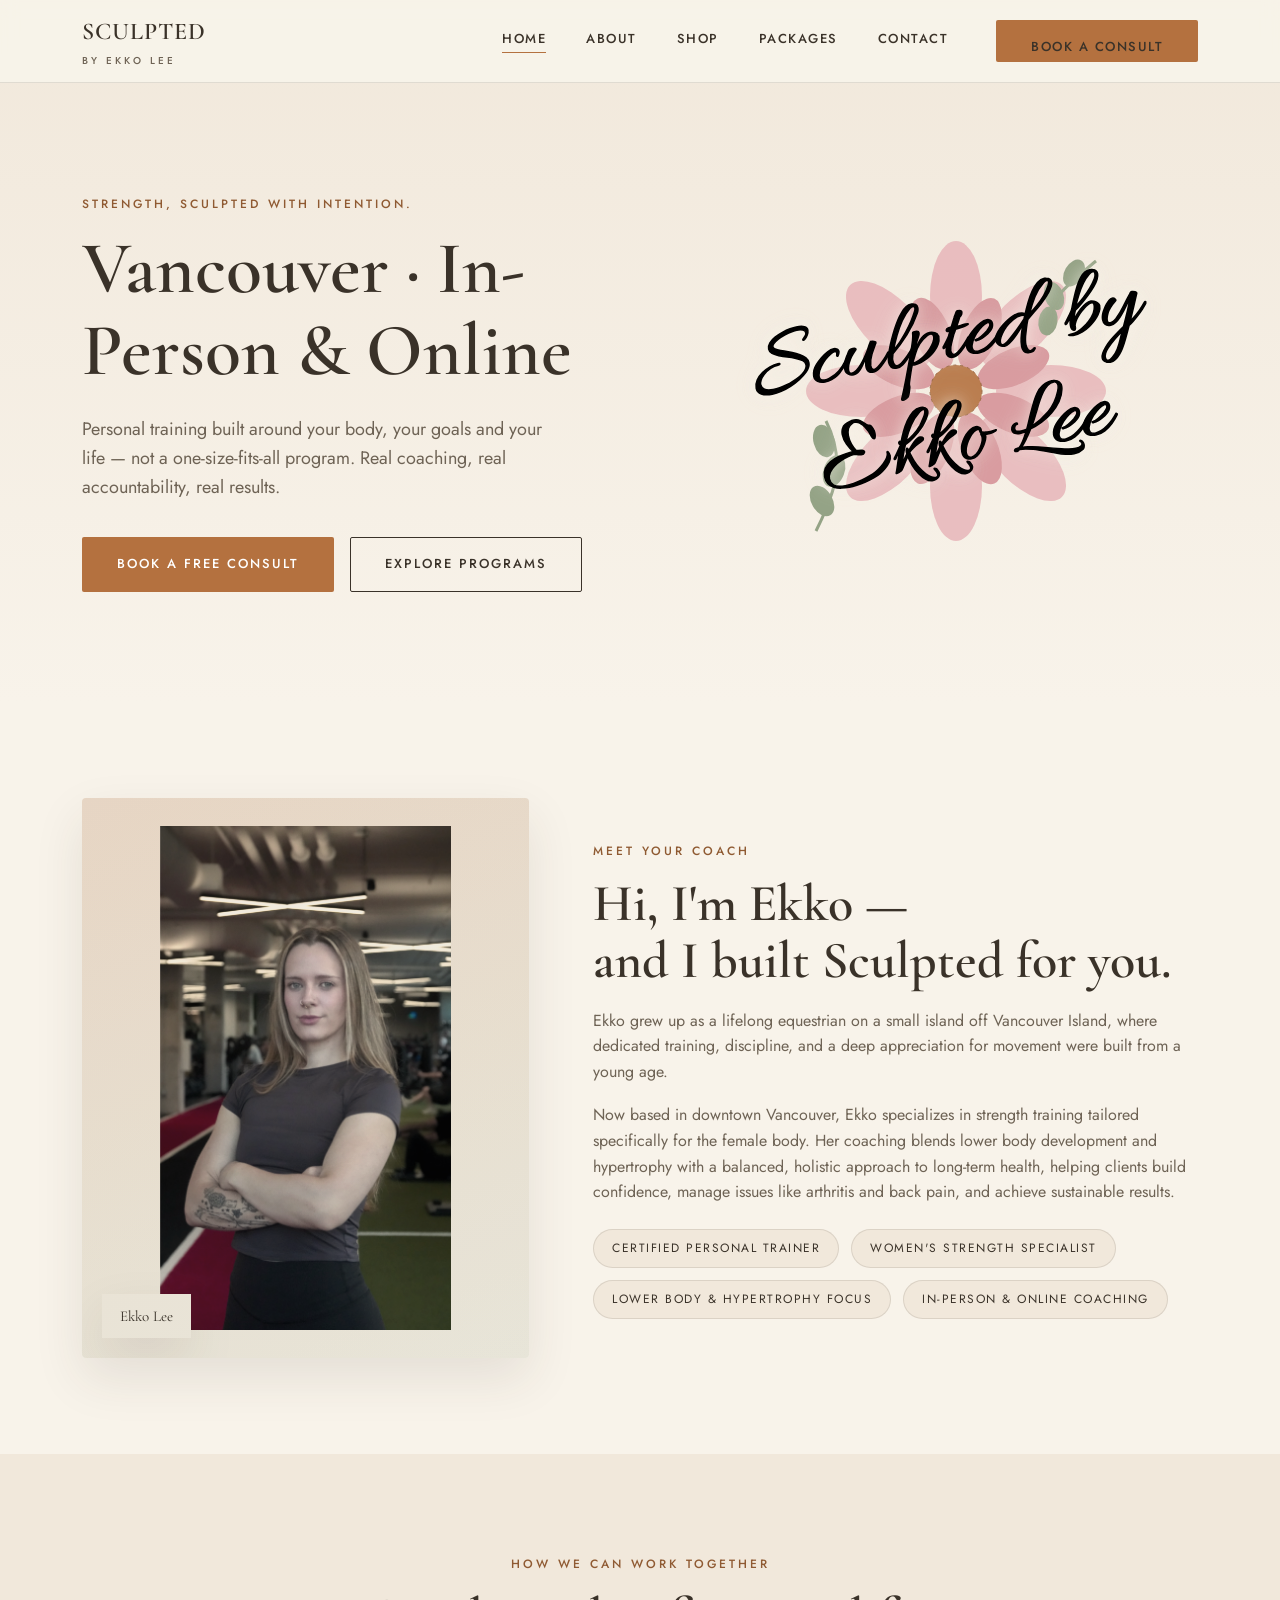
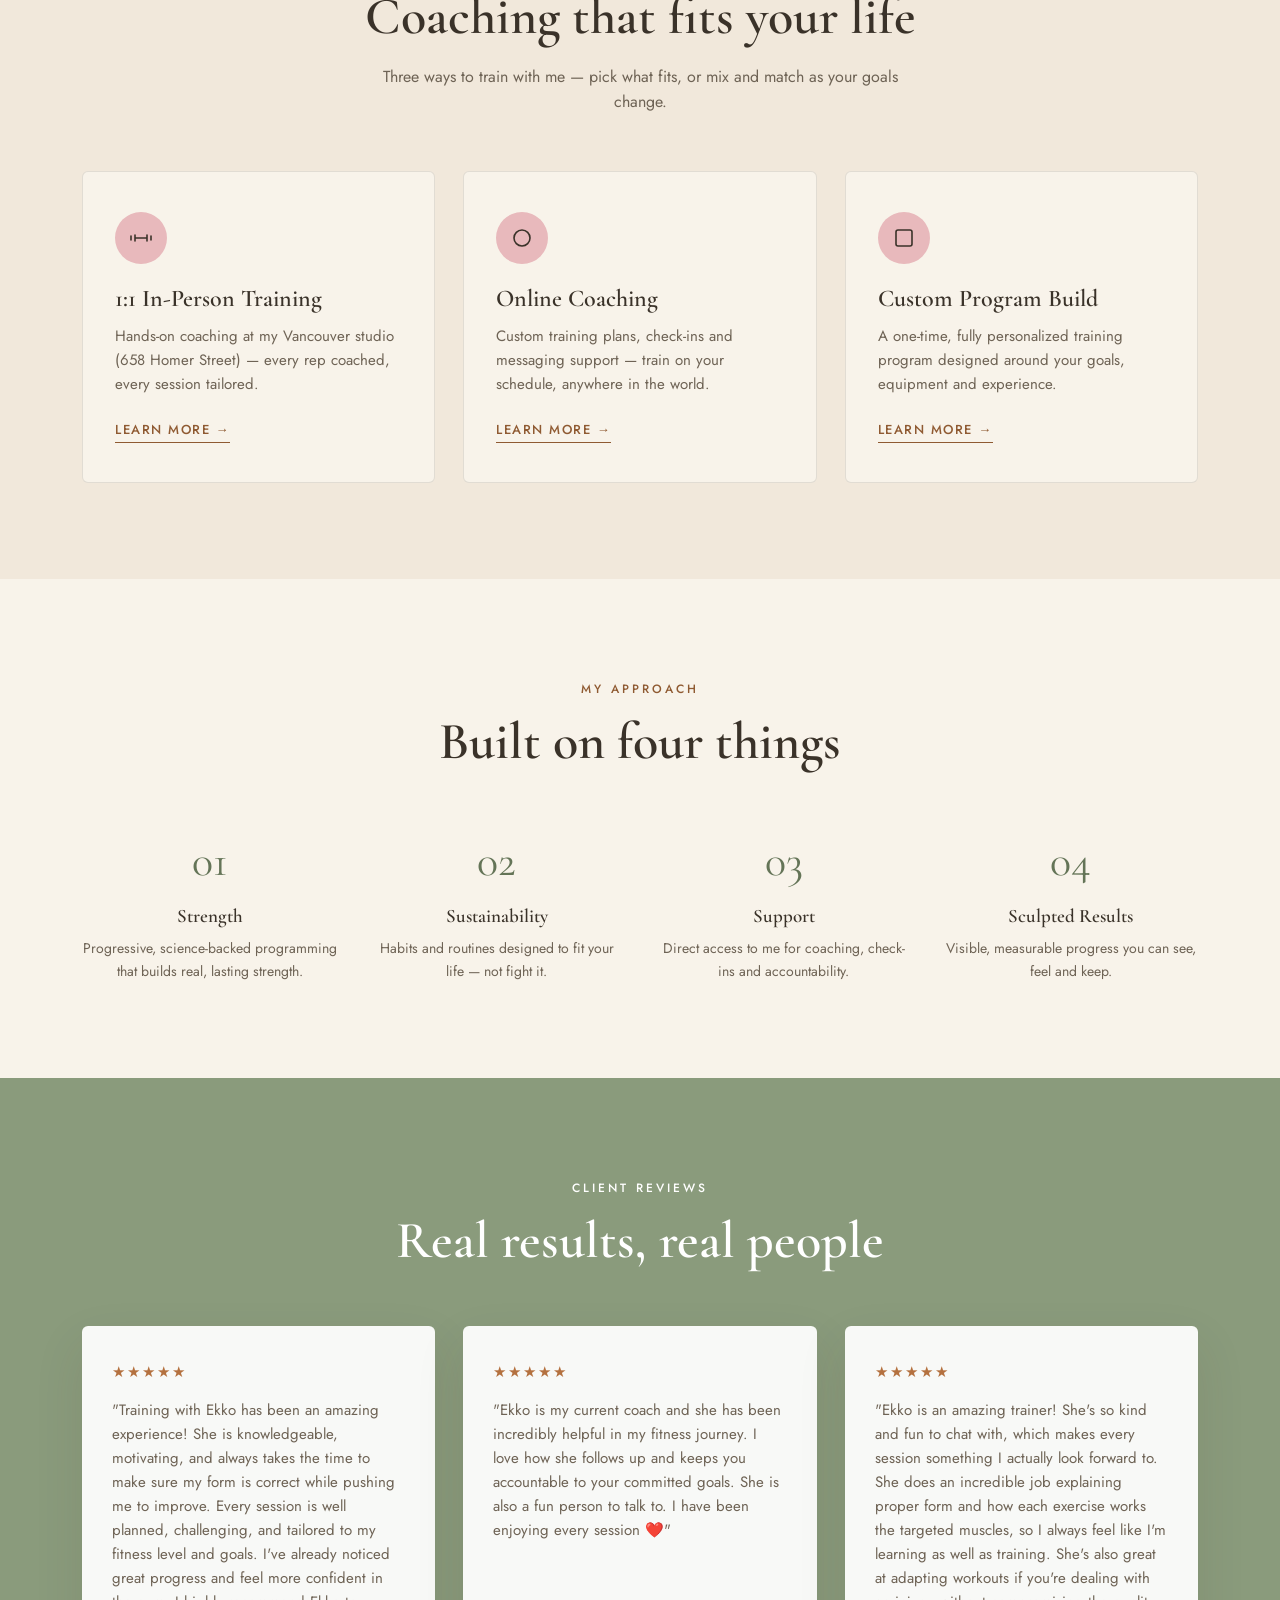
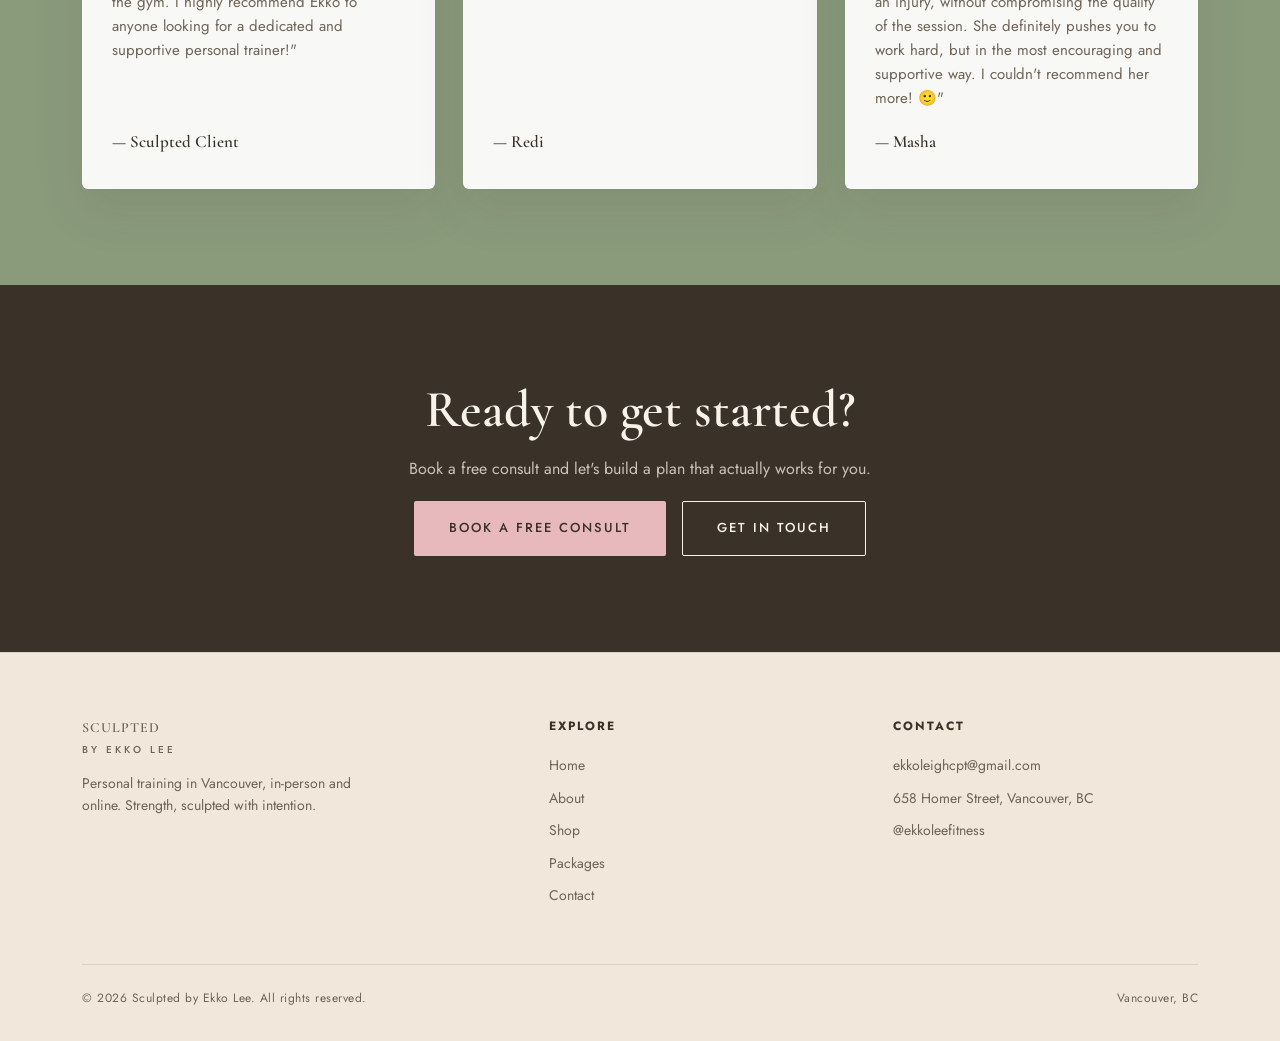
==== index.html @ eed0c72e "Initial site build: Sculpted by Ekko Lee Add static personal training business site — home, shop, pa" ====
<!DOCTYPE html>
<html lang="en">
<head>
<meta charset="UTF-8"/>
<meta name="viewport" content="width=device-width, initial-scale=1.0"/>
<title>Sculpted by Ekko Lee | Personal Training in Vancouver</title>
<meta name="description" content="Sculpted by Ekko Lee — personal training in Vancouver. 1:1 coaching, online programs and custom plans built around real, sustainable strength."/>
<meta name="keywords" content="personal trainer Vancouver, Sculpted by Ekko Lee, online personal training, women's strength coaching, body recomposition, 658 Homer Street"/>
<meta property="og:title" content="Sculpted by Ekko Lee | Personal Training"/>
<meta property="og:description" content="Personalized strength coaching, in-person and online. Book your free consult today."/>
<meta property="og:type" content="website"/>
<!-- Update og:url / canonical once this site has its own domain -->
<link rel="icon" href="data:image/svg+xml,%3Csvg xmlns='http://www.w3.org/2000/svg' viewBox='0 0 100 100'%3E%3Ctext y='.9em' font-size='90'%3E%F0%9F%8C%B8%3C/text%3E%3C/svg%3E">
<link href="https://fonts.googleapis.com/css2?family=Cormorant+Garamond:wght@500;600;700&family=Jost:wght@400;500;600&family=Allura&display=swap" rel="stylesheet"/>
<link rel="stylesheet" href="styles.css"/>
</head>
<body>

<header class="site-nav">
  <div class="nav-inner">
    <a href="index.html" class="logo">SCULPTED<small>by Ekko Lee</small></a>
    <nav class="nav-links">
      <a href="index.html" class="active">Home</a>
      <a href="index.html#about">About</a>
      <a href="shop.html">Shop</a>
      <a href="packages.html">Packages</a>
      <a href="contact.html">Contact</a>
      <a href="shop.html#consult" class="btn btn-primary nav-cta">Book a Consult</a>
    </nav>
    <button class="nav-toggle" aria-label="Toggle menu"><span></span><span></span><span></span></button>
  </div>
</header>

<!-- ============ HERO ============ -->
<section class="hero">
  <div class="hero-inner">
    <div class="hero-copy">
      <span class="eyebrow">Strength, sculpted with intention.</span>
      <h1>Vancouver &middot; In-Person &amp; Online</h1>
      <p class="hero-sub">Personal training built around your body, your goals and your life — not a one-size-fits-all program. Real coaching, real accountability, real results.</p>
      <div class="hero-actions">
        <a href="shop.html#consult" class="btn btn-primary">Book a Free Consult</a>
        <a href="shop.html" class="btn btn-outline">Explore Programs</a>
      </div>
    </div>
    <div class="hero-art">
      <!-- Dahlia bloom, inline SVG -->
      <svg width="320" height="320" viewBox="0 0 320 320" fill="none" xmlns="http://www.w3.org/2000/svg" class="botanical" style="position:static;">
        <g transform="translate(160,160)">
          <g>
            <ellipse cx="0" cy="-95" rx="26" ry="55" fill="#E8B9BC"/>
            <ellipse cx="67" cy="-67" rx="26" ry="55" fill="#E8B9BC" transform="rotate(45 67 -67)"/>
            <ellipse cx="95" cy="0" rx="26" ry="55" fill="#E8B9BC" transform="rotate(90 95 0)"/>
            <ellipse cx="67" cy="67" rx="26" ry="55" fill="#E8B9BC" transform="rotate(135 67 67)"/>
            <ellipse cx="0" cy="95" rx="26" ry="55" fill="#E8B9BC" transform="rotate(180 0 95)"/>
            <ellipse cx="-67" cy="67" rx="26" ry="55" fill="#E8B9BC" transform="rotate(225 -67 67)"/>
            <ellipse cx="-95" cy="0" rx="26" ry="55" fill="#E8B9BC" transform="rotate(270 -95 0)"/>
            <ellipse cx="-67" cy="-67" rx="26" ry="55" fill="#E8B9BC" transform="rotate(315 -67 -67)"/>
          </g>
          <g transform="rotate(22.5)">
            <ellipse cx="0" cy="-62" rx="18" ry="38" fill="#D69499"/>
            <ellipse cx="44" cy="-44" rx="18" ry="38" fill="#D69499" transform="rotate(45 44 -44)"/>
            <ellipse cx="62" cy="0" rx="18" ry="38" fill="#D69499" transform="rotate(90 62 0)"/>
            <ellipse cx="44" cy="44" rx="18" ry="38" fill="#D69499" transform="rotate(135 44 44)"/>
            <ellipse cx="0" cy="62" rx="18" ry="38" fill="#D69499" transform="rotate(180 0 62)"/>
            <ellipse cx="-44" cy="44" rx="18" ry="38" fill="#D69499" transform="rotate(225 -44 44)"/>
            <ellipse cx="-62" cy="0" rx="18" ry="38" fill="#D69499" transform="rotate(270 -62 0)"/>
            <ellipse cx="-44" cy="-44" rx="18" ry="38" fill="#D69499" transform="rotate(315 -44 -44)"/>
          </g>
          <circle r="26" fill="#B4713F"/>
          <circle r="26" fill="none" stroke="#8F5A32" stroke-width="1" stroke-dasharray="3 4"/>
        </g>
        <!-- eucalyptus sprigs -->
        <g stroke="#8A9B7C" stroke-width="3" fill="#8A9B7C">
          <path d="M20 300 C 40 260, 50 230, 30 190" fill="none"/>
          <ellipse cx="26" cy="270" rx="9" ry="15" transform="rotate(-30 26 270)"/>
          <ellipse cx="38" cy="240" rx="9" ry="15" transform="rotate(20 38 240)"/>
          <ellipse cx="28" cy="210" rx="9" ry="15" transform="rotate(-15 28 210)"/>
          <path d="M300 30 C 270 55, 250 70, 250 100" fill="none"/>
          <ellipse cx="278" cy="42" rx="8" ry="13" transform="rotate(30 278 42)"/>
          <ellipse cx="258" cy="65" rx="8" ry="13" transform="rotate(-20 258 65)"/>
          <ellipse cx="252" cy="90" rx="8" ry="13" transform="rotate(10 252 90)"/>
        </g>
      </svg>
      <div class="hero-art-script">Sculpted by Ekko Lee</div>
    </div>
  </div>
</section>

<!-- ============ ABOUT ============ -->
<section class="about" id="about">
  <div class="container about-grid">
    <div class="about-photo">
      <img src="assets/ekko.jpg" alt="Ekko Lee, personal trainer"/>
      <div class="frame-tag">Ekko Lee</div>
    </div>
    <div class="about-copy">
      <span class="eyebrow">Meet Your Coach</span>
      <h2 class="section-title">Hi, I'm Ekko —<br/>and I built Sculpted for you.</h2>
      <p>Ekko grew up as a lifelong equestrian on a small island off Vancouver Island, where dedicated training, discipline, and a deep appreciation for movement were built from a young age.</p>
      <p>Now based in downtown Vancouver, Ekko specializes in strength training tailored specifically for the female body. Her coaching blends lower body development and hypertrophy with a balanced, holistic approach to long-term health, helping clients build confidence, manage issues like arthritis and back pain, and achieve sustainable results.</p>
      <div class="credentials">
        <span class="credential-pill">Certified Personal Trainer</span>
        <span class="credential-pill">Women's Strength Specialist</span>
        <span class="credential-pill">Lower Body &amp; Hypertrophy Focus</span>
        <span class="credential-pill">In-Person &amp; Online Coaching</span>
      </div>
    </div>
  </div>
</section>

<!-- ============ SERVICES ============ -->
<section class="services">
  <div class="container center" style="max-width:640px;">
    <span class="eyebrow">How We Can Work Together</span>
    <h2 class="section-title">Coaching that fits your life</h2>
    <p class="section-sub center">Three ways to train with me — pick what fits, or mix and match as your goals change.</p>
  </div>
  <div class="container">
    <div class="card-grid">
      <div class="service-card">
        <div class="icon">
          <svg width="24" height="24" viewBox="0 0 24 24" fill="none"><path d="M6 9v6M18 9v6M2 10v4M22 10v4M6 12h12" stroke="#3A3229" stroke-width="1.6" stroke-linecap="round" stroke-linejoin="round"/></svg>
        </div>
        <h3>1:1 In-Person Training</h3>
        <p>Hands-on coaching at my Vancouver studio (658 Homer Street) — every rep coached, every session tailored.</p>
        <a href="shop.html#in-person">Learn more →</a>
      </div>
      <div class="service-card">
        <div class="icon">
          <svg width="24" height="24" viewBox="0 0 24 24" fill="none"><circle cx="12" cy="12" r="8" stroke="#3A3229" stroke-width="1.6"/></svg>
        </div>
        <h3>Online Coaching</h3>
        <p>Custom training plans, check-ins and messaging support — train on your schedule, anywhere in the world.</p>
        <a href="shop.html#online">Learn more →</a>
      </div>
      <div class="service-card">
        <div class="icon">
          <svg width="24" height="24" viewBox="0 0 24 24" fill="none"><rect x="4" y="4" width="16" height="16" rx="2" stroke="#3A3229" stroke-width="1.6"/></svg>
        </div>
        <h3>Custom Program Build</h3>
        <p>A one-time, fully personalized training program designed around your goals, equipment and experience.</p>
        <a href="shop.html#custom">Learn more →</a>
      </div>
    </div>
  </div>
</section>

<!-- ============ PILLARS ============ -->
<section class="pillars">
  <div class="container center" style="max-width:640px;">
    <span class="eyebrow">My Approach</span>
    <h2 class="section-title">Built on four things</h2>
  </div>
  <div class="container">
    <div class="pillar-grid">
      <div class="pillar"><div class="pillar-num">01</div><h4>Strength</h4><p>Progressive, science-backed programming that builds real, lasting strength.</p></div>
      <div class="pillar"><div class="pillar-num">02</div><h4>Sustainability</h4><p>Habits and routines designed to fit your life — not fight it.</p></div>
      <div class="pillar"><div class="pillar-num">03</div><h4>Support</h4><p>Direct access to me for coaching, check-ins and accountability.</p></div>
      <div class="pillar"><div class="pillar-num">04</div><h4>Sculpted Results</h4><p>Visible, measurable progress you can see, feel and keep.</p></div>
    </div>
  </div>
</section>

<!-- ============ REVIEWS ============ -->
<section class="reviews">
  <div class="container center" style="max-width:640px;">
    <span class="eyebrow" style="color:#fff;">Client Reviews</span>
    <h2 class="section-title" style="color:#fff;">Real results, real people</h2>
  </div>
  <div class="container">
    <div class="review-grid">
      <div class="review-card">
        <div class="review-stars">★★★★★</div>
        <p>"Training with Ekko has been an amazing experience! She is knowledgeable, motivating, and always takes the time to make sure my form is correct while pushing me to improve. Every session is well planned, challenging, and tailored to my fitness level and goals. I've already noticed great progress and feel more confident in the gym. I highly recommend Ekko to anyone looking for a dedicated and supportive personal trainer!"</p>
        <span class="review-name">— Sculpted Client</span>
      </div>
      <div class="review-card">
        <div class="review-stars">★★★★★</div>
        <p>"Ekko is my current coach and she has been incredibly helpful in my fitness journey. I love how she follows up and keeps you accountable to your committed goals. She is also a fun person to talk to. I have been enjoying every session ❤️"</p>
        <span class="review-name">— Redi</span>
      </div>
      <div class="review-card">
        <div class="review-stars">★★★★★</div>
        <p>"Ekko is an amazing trainer! She's so kind and fun to chat with, which makes every session something I actually look forward to. She does an incredible job explaining proper form and how each exercise works the targeted muscles, so I always feel like I'm learning as well as training. She's also great at adapting workouts if you're dealing with an injury, without compromising the quality of the session. She definitely pushes you to work hard, but in the most encouraging and supportive way. I couldn't recommend her more! 🙂"</p>
        <span class="review-name">— Masha</span>
      </div>
    </div>
  </div>
</section>

<!-- ============ CTA ============ -->
<section class="cta-banner">
  <div class="container center" style="max-width:640px;">
    <h2 class="section-title">Ready to get started?</h2>
    <p class="section-sub">Book a free consult and let's build a plan that actually works for you.</p>
    <div class="cta-actions">
      <a href="shop.html#consult" class="btn btn-blush">Book a Free Consult</a>
      <a href="contact.html" class="btn btn-outline" style="border-color:var(--cream);color:var(--cream);">Get in Touch</a>
    </div>
  </div>
</section>

<!-- ============ FOOTER ============ -->
<footer>
  <div class="container">
    <div class="footer-grid">
      <div class="footer-brand">
        <a href="index.html" class="logo">SCULPTED<small>by Ekko Lee</small></a>
        <p>Personal training in Vancouver, in-person and online. Strength, sculpted with intention.</p>
      </div>
      <div>
        <h5>Explore</h5>
        <a href="index.html">Home</a>
        <a href="index.html#about">About</a>
        <a href="shop.html">Shop</a>
        <a href="packages.html">Packages</a>
        <a href="contact.html">Contact</a>
      </div>
      <div>
        <h5>Contact</h5>
        <a href="mailto:ekkoleighcpt@gmail.com">ekkoleighcpt@gmail.com</a>
        <a href="contact.html">658 Homer Street, Vancouver, BC</a>
        <!-- TODO: swap in real Instagram handle -->
        <a href="https://www.instagram.com/ekkoleefitness/" target="_blank" rel="noopener">@ekkoleefitness</a>
      </div>
    </div>
    <div class="footer-bottom">
      <span>&copy; 2026 Sculpted by Ekko Lee. All rights reserved.</span>
      <span>Vancouver, BC</span>
    </div>
  </div>
</footer>

<script src="script.js"></script>
</body>
</html>
---- styles.css ----
/* ============================================
   SCULPTED by Ekko Lee — shared styles
   Palette: earthy tones + light pink dahlia + eucalyptus
   ============================================ */

:root{
  --cream:#F8F3EA;
  --cream-alt:#F1E8DB;
  --clay:#B4713F;
  --clay-dark:#8F5A32;
  --sage:#8A9B7C;
  --sage-dark:#647457;
  --blush:#E8B9BC;
  --blush-dark:#D69499;
  --ink:#3A3229;
  --ink-light:#6E6355;
  --line:rgba(58,50,41,0.12);
  --shadow:0 20px 50px rgba(58,50,41,0.10);
  --serif:'Cormorant Garamond', Georgia, serif;
  --sans:'Jost', 'Helvetica Neue', Arial, sans-serif;
}

*{margin:0;padding:0;box-sizing:border-box;}
html{scroll-behavior:smooth;}
body{
  font-family:var(--sans);
  background:var(--cream);
  color:var(--ink);
  line-height:1.6;
  overflow-x:hidden;
}
a{color:inherit;text-decoration:none;}
img{max-width:100%;display:block;}
ul{list-style:none;}
button{font-family:inherit;cursor:pointer;}

.container{max-width:1180px;margin:0 auto;padding:0 32px;}

h1,h2,h3,h4{
  font-family:var(--serif);
  font-weight:600;
  color:var(--ink);
  line-height:1.1;
}

.eyebrow{
  font-family:var(--sans);
  font-size:12px;
  font-weight:500;
  letter-spacing:3px;
  text-transform:uppercase;
  color:var(--clay-dark);
  margin-bottom:14px;
  display:inline-block;
}

.section-title{
  font-size:clamp(32px,4.2vw,52px);
  margin-bottom:18px;
}

.section-sub{
  color:var(--ink-light);
  font-size:16px;
  max-width:560px;
  margin-bottom:20px;
}

.center{text-align:center;margin-left:auto;margin-right:auto;}

section{padding:96px 0;}
@media (max-width:700px){ section{padding:64px 0;} }

/* ---------- Buttons ---------- */
.btn{
  display:inline-flex;
  align-items:center;
  justify-content:center;
  gap:8px;
  font-family:var(--sans);
  font-size:13px;
  font-weight:500;
  letter-spacing:2px;
  text-transform:uppercase;
  padding:16px 34px;
  border-radius:2px;
  border:1px solid transparent;
  transition:all .25s ease;
  white-space:nowrap;
}
.btn-primary{background:var(--clay);color:#fff;}
.btn-primary:hover{background:var(--clay-dark);}
.btn-outline{background:transparent;border-color:var(--ink);color:var(--ink);}
.btn-outline:hover{background:var(--ink);color:var(--cream);}
.btn-blush{background:var(--blush);color:var(--ink);}
.btn-blush:hover{background:var(--blush-dark);}
.btn-block{width:100%;}

/* ---------- Nav ---------- */
header.site-nav{
  position:fixed;top:0;left:0;right:0;z-index:200;
  background:rgba(248,243,234,0.92);
  backdrop-filter:blur(8px);
  border-bottom:1px solid var(--line);
}
.nav-inner{
  max-width:1180px;margin:0 auto;padding:0 32px;
  height:82px;display:flex;align-items:center;justify-content:space-between;
}
.logo{
  font-family:var(--serif);
  font-size:24px;
  font-weight:600;
  letter-spacing:1px;
  color:var(--ink);
}
.logo em{font-style:normal;color:var(--clay);}
.logo small{
  display:block;font-family:var(--sans);font-style:normal;
  font-size:10px;letter-spacing:3px;text-transform:uppercase;
  color:var(--ink-light);margin-top:2px;font-weight:500;
}
.nav-links{display:flex;align-items:center;gap:40px;}
.nav-links a{
  font-size:13px;font-weight:500;letter-spacing:1.5px;text-transform:uppercase;
  color:var(--ink);position:relative;padding-bottom:4px;
}
.nav-links a::after{
  content:'';position:absolute;left:0;bottom:0;width:0;height:1px;
  background:var(--clay);transition:width .25s ease;
}
.nav-links a:hover::after,.nav-links a.active::after{width:100%;}
.nav-cta{margin-left:8px;}
.nav-toggle{display:none;flex-direction:column;gap:5px;background:none;border:none;padding:8px;}
.nav-toggle span{width:24px;height:2px;background:var(--ink);display:block;}

@media (max-width:860px){
  .nav-links{
    position:fixed;top:82px;left:0;right:0;bottom:0;
    background:var(--cream);
    flex-direction:column;justify-content:flex-start;align-items:flex-start;
    padding:40px 32px;gap:28px;
    transform:translateX(100%);transition:transform .3s ease;
  }
  .nav-links.open{transform:translateX(0);}
  .nav-toggle{display:flex;}
}

/* ---------- Botanical decorations ---------- */
.botanical{position:absolute;pointer-events:none;opacity:0.9;}

/* ---------- Hero ---------- */
.hero{
  position:relative;
  padding:190px 0 110px;
  background:linear-gradient(180deg,var(--cream-alt) 0%, var(--cream) 100%);
  overflow:hidden;
}
.hero-inner{
  max-width:1180px;margin:0 auto;padding:0 32px;
  display:grid;grid-template-columns:1.1fr 0.9fr;gap:40px;align-items:center;
}
.hero h1{font-size:clamp(42px,6vw,74px);margin-bottom:24px;}
.hero h1 em{font-style:normal;color:var(--clay);}
.hero-sub{font-size:18px;color:var(--ink-light);max-width:460px;margin-bottom:36px;}
.hero-actions{display:flex;gap:16px;flex-wrap:wrap;}
.hero-art{position:relative;display:flex;align-items:center;justify-content:center;}
.hero-art-script{
  position:absolute;top:50%;left:50%;transform:translate(-50%,-50%) rotate(-11deg);
  width:112%;
  font-family:'Allura',cursive;font-size:clamp(58px,8.6vw,98px);line-height:1.05;
  color:#000;-webkit-text-stroke:1.5px #000;text-stroke:1.5px #000;
  text-shadow:0 0 14px rgba(248,243,234,0.85), 0 0 28px rgba(248,243,234,0.6);
  text-align:center;pointer-events:none;
}

@media (max-width:900px){
  .hero-inner{grid-template-columns:1fr;text-align:center;}
  .hero-sub{margin-left:auto;margin-right:auto;}
  .hero-actions{justify-content:center;}
  .hero-art{order:-1;max-width:280px;margin:0 auto 20px;}
}

/* ---------- Divider ---------- */
.divider{display:flex;align-items:center;justify-content:center;gap:16px;margin:0 auto 40px;}
.divider .line{width:60px;height:1px;background:var(--line);}

/* ---------- About ---------- */
.about{background:var(--cream);}
.about-grid{display:grid;grid-template-columns:0.85fr 1.15fr;gap:64px;align-items:center;}
.about-photo{position:relative;border-radius:4px;overflow:hidden;box-shadow:var(--shadow);background:linear-gradient(160deg,var(--cream-alt),var(--cream));padding:28px;}
.about-photo img{
  width:100%;height:504px;object-fit:contain;object-position:center;border-radius:2px;
  filter:sepia(22%) saturate(78%) hue-rotate(-8deg) brightness(1.03) contrast(0.98);
}
.about-photo::after{
  content:'';position:absolute;inset:0;
  background:linear-gradient(160deg,rgba(180,113,63,0.14),rgba(138,155,124,0.14));
  mix-blend-mode:multiply;pointer-events:none;
}
.about-photo .frame-tag{
  position:absolute;bottom:20px;left:20px;background:var(--cream);
  padding:10px 18px;font-family:var(--serif);font-size:15px;color:var(--ink);
  box-shadow:var(--shadow);
}
.about-copy p{margin-bottom:18px;color:var(--ink-light);font-size:16px;}
.credentials{display:flex;flex-wrap:wrap;gap:12px;margin-top:24px;}
.credential-pill{
  background:var(--cream-alt);border:1px solid var(--line);
  padding:9px 18px;font-size:12px;letter-spacing:1.5px;text-transform:uppercase;
  border-radius:30px;color:var(--ink);
}

@media (max-width:900px){
  .about-grid{grid-template-columns:1fr;}
  .about-photo img{height:400px;}
}

/* ---------- Services / cards ---------- */
.services{background:var(--cream-alt);}
.card-grid{display:grid;grid-template-columns:repeat(3,1fr);gap:28px;margin-top:56px;}
.service-card{
  background:var(--cream);border:1px solid var(--line);border-radius:6px;
  padding:40px 32px;transition:transform .25s ease, box-shadow .25s ease;
}
.service-card:hover{transform:translateY(-6px);box-shadow:var(--shadow);}
.service-card .icon{
  width:52px;height:52px;border-radius:50%;background:var(--blush);
  display:flex;align-items:center;justify-content:center;margin-bottom:22px;
}
.service-card h3{font-size:24px;margin-bottom:12px;}
.service-card p{color:var(--ink-light);font-size:15px;margin-bottom:20px;}
.service-card a{font-size:13px;font-weight:500;letter-spacing:1.5px;text-transform:uppercase;color:var(--clay-dark);border-bottom:1px solid var(--clay-dark);padding-bottom:3px;}

@media (max-width:900px){.card-grid{grid-template-columns:1fr;}}

/* ---------- Pillars ---------- */
.pillars{background:var(--cream);}
.pillar-grid{display:grid;grid-template-columns:repeat(4,1fr);gap:32px;margin-top:56px;text-align:center;}
.pillar-num{font-family:var(--serif);font-size:44px;color:var(--sage-dark);margin-bottom:10px;}
.pillar h4{font-size:19px;margin-bottom:10px;}
.pillar p{font-size:14px;color:var(--ink-light);}
@media (max-width:900px){.pillar-grid{grid-template-columns:1fr 1fr;}}
@media (max-width:520px){.pillar-grid{grid-template-columns:1fr;}}

/* ---------- Reviews ---------- */
.reviews{background:var(--sage);}
.review-grid{display:grid;grid-template-columns:repeat(3,1fr);gap:28px;margin-top:56px;}
.review-card{background:rgba(255,255,255,0.94);border-radius:6px;padding:34px 30px;display:flex;flex-direction:column;box-shadow:var(--shadow);}
.review-stars{color:var(--clay);font-size:15px;letter-spacing:2px;margin-bottom:14px;}
.review-card p{font-size:15px;color:var(--ink-light);flex-grow:1;margin-bottom:18px;}
.review-name{font-family:var(--serif);font-size:17px;color:var(--ink);font-weight:600;}
@media (max-width:900px){.review-grid{grid-template-columns:1fr;}}

/* ---------- CTA banner ---------- */
.cta-banner{
  background:var(--ink);color:var(--cream);text-align:center;
}
.cta-banner h2{color:var(--cream);}
.cta-banner .section-sub{color:rgba(248,243,234,0.75);margin-left:auto;margin-right:auto;}
.cta-actions{display:flex;gap:16px;justify-content:center;flex-wrap:wrap;margin-top:12px;}

/* ---------- Footer ---------- */
footer{background:var(--cream-alt);padding:64px 0 32px;border-top:1px solid var(--line);}
.footer-grid{display:grid;grid-template-columns:1.4fr 1fr 1fr;gap:40px;margin-bottom:48px;}
.footer-grid h5{font-size:12px;letter-spacing:2px;text-transform:uppercase;margin-bottom:18px;color:var(--ink);}
.footer-grid p, .footer-grid a{font-size:14px;color:var(--ink-light);display:block;margin-bottom:10px;}
.footer-grid a:hover{color:var(--clay-dark);}
.footer-brand p{max-width:280px;color:var(--ink-light);font-size:14px;margin-top:14px;}
.footer-bottom{
  border-top:1px solid var(--line);padding-top:24px;
  display:flex;justify-content:space-between;flex-wrap:wrap;gap:12px;
  font-size:12px;color:var(--ink-light);letter-spacing:0.5px;
}
@media (max-width:800px){.footer-grid{grid-template-columns:1fr 1fr;}}
@media (max-width:520px){.footer-grid{grid-template-columns:1fr;}}

/* ---------- Shop page ---------- */
.page-header{
  padding:170px 0 70px;text-align:center;
  background:linear-gradient(180deg,var(--cream-alt),var(--cream));
}
.offer-grid{display:grid;grid-template-columns:repeat(2,1fr);gap:28px;margin-top:56px;}
.offer-card{
  background:var(--cream);border:1px solid var(--line);border-radius:6px;
  padding:44px 36px;position:relative;display:flex;flex-direction:column;
}
.offer-card.featured{border-color:var(--clay);box-shadow:var(--shadow);}
.badge{
  position:absolute;top:-14px;left:36px;background:var(--clay);color:#fff;
  font-size:11px;letter-spacing:2px;text-transform:uppercase;padding:6px 14px;border-radius:20px;
}
.offer-card h3{font-size:26px;margin-bottom:6px;}
.offer-price{font-family:var(--serif);font-size:32px;color:var(--clay-dark);margin-bottom:16px;}
.offer-price span{font-family:var(--sans);font-size:13px;color:var(--ink-light);}
.offer-card ul{margin:18px 0 28px;flex-grow:1;}
.offer-card li{
  font-size:14px;color:var(--ink-light);padding-left:22px;position:relative;margin-bottom:10px;
}
.offer-card li::before{content:'✓';position:absolute;left:0;color:var(--sage-dark);font-weight:600;}

@media (max-width:860px){.offer-grid{grid-template-columns:1fr;}}

.steps{display:grid;grid-template-columns:repeat(4,1fr);gap:28px;margin-top:56px;}
.step{text-align:center;}
.step-num{
  width:44px;height:44px;border-radius:50%;border:1px solid var(--clay);
  display:flex;align-items:center;justify-content:center;margin:0 auto 16px;
  font-family:var(--serif);color:var(--clay-dark);font-size:18px;
}
.step h4{font-size:16px;margin-bottom:8px;}
.step p{font-size:13px;color:var(--ink-light);}
@media (max-width:900px){.steps{grid-template-columns:1fr 1fr;}}
@media (max-width:520px){.steps{grid-template-columns:1fr;}}

/* ---------- Contact page ---------- */
.contact-grid{display:grid;grid-template-columns:1fr 1fr;gap:56px;align-items:start;}
.contact-form{background:var(--cream-alt);border:1px solid var(--line);border-radius:6px;padding:44px;}
.form-row{margin-bottom:20px;}
.form-row label{
  display:block;font-size:12px;letter-spacing:1.5px;text-transform:uppercase;
  margin-bottom:8px;color:var(--ink);
}
.form-row input,.form-row select,.form-row textarea{
  width:100%;padding:14px 16px;border:1px solid var(--line);border-radius:3px;
  background:var(--cream);font-family:var(--sans);font-size:15px;color:var(--ink);
}
.form-row textarea{min-height:130px;resize:vertical;}
.form-row input:focus,.form-row select:focus,.form-row textarea:focus{outline:none;border-color:var(--clay);}
.two-col{display:grid;grid-template-columns:1fr 1fr;gap:16px;}
.form-note{font-size:13px;color:var(--ink-light);margin-top:16px;text-align:center;}

.contact-info h4{font-size:13px;letter-spacing:2px;text-transform:uppercase;margin-bottom:10px;color:var(--clay-dark);}
.contact-info p, .contact-info a{color:var(--ink-light);font-size:15px;margin-bottom:6px;display:block;}
.info-block{margin-bottom:32px;}
.map-frame{border-radius:6px;overflow:hidden;border:1px solid var(--line);box-shadow:var(--shadow);}
.map-frame iframe{width:100%;height:320px;border:0;display:block;filter:sepia(12%) saturate(85%);}

@media (max-width:900px){.contact-grid{grid-template-columns:1fr;} .two-col{grid-template-columns:1fr;}}

/* ---------- Packages page: clean pricing tables, no boxed cards ---------- */
.pricing-group{margin-top:48px;}
.pricing-grid{display:grid;grid-template-columns:repeat(3,1fr);border-top:1px solid var(--line);border-bottom:1px solid var(--line);}
.pricing-col{position:relative;padding:44px 30px;text-align:center;border-left:1px solid var(--line);display:flex;flex-direction:column;}
.pricing-col:first-child{border-left:none;}
.pricing-col.featured{background:var(--cream-alt);}
.pricing-tier{font-size:12px;letter-spacing:2px;text-transform:uppercase;color:var(--clay-dark);margin-bottom:16px;}
.pricing-amount{font-family:var(--serif);font-size:42px;color:var(--ink);margin-bottom:4px;}
.pricing-amount span{font-family:var(--sans);font-size:13px;color:var(--ink-light);}
.pricing-desc{font-size:13px;color:var(--ink-light);margin:10px 0 28px;flex-grow:1;}
.pricing-single{max-width:420px;margin:48px auto 0;text-align:center;border-top:1px solid var(--line);border-bottom:1px solid var(--line);padding:44px 30px;}
@media (max-width:800px){
  .pricing-grid{grid-template-columns:1fr;}
  .pricing-col{border-left:none;border-top:1px solid var(--line);}
  .pricing-col:first-child{border-top:none;}
}
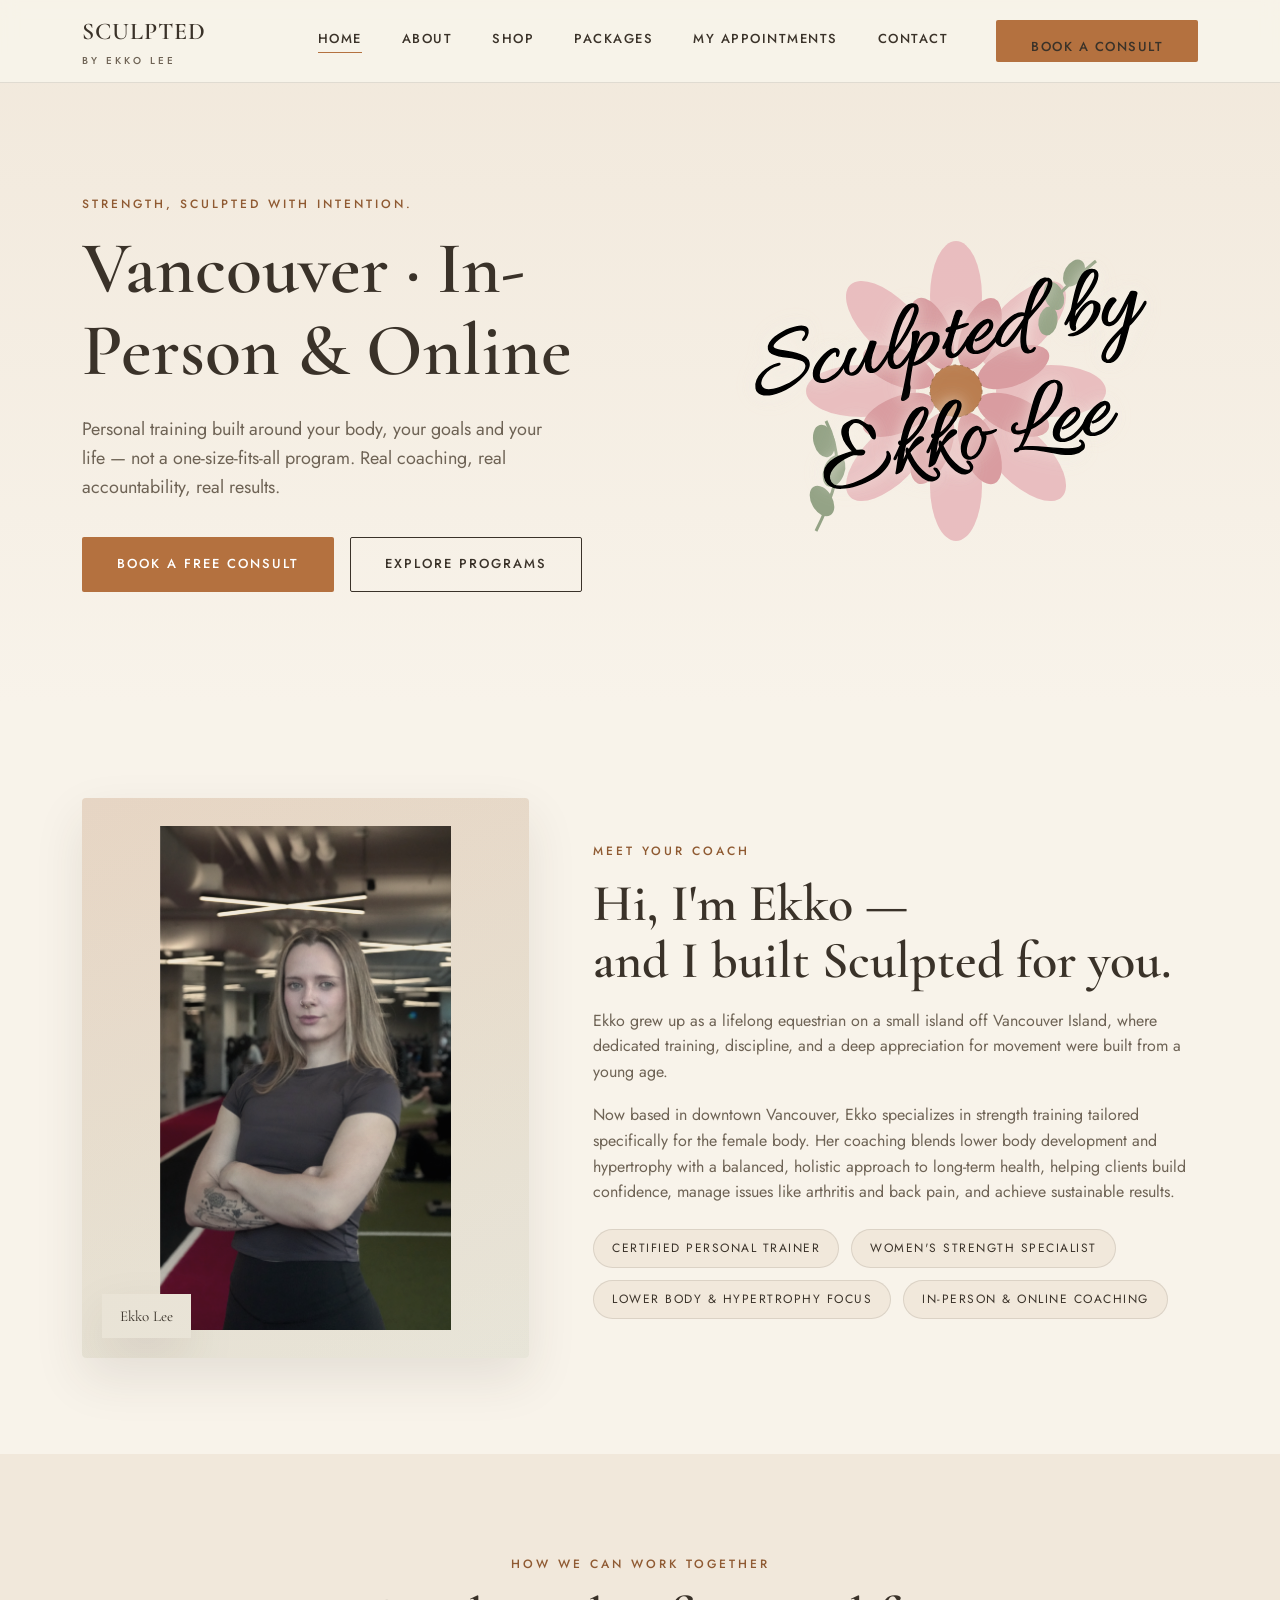
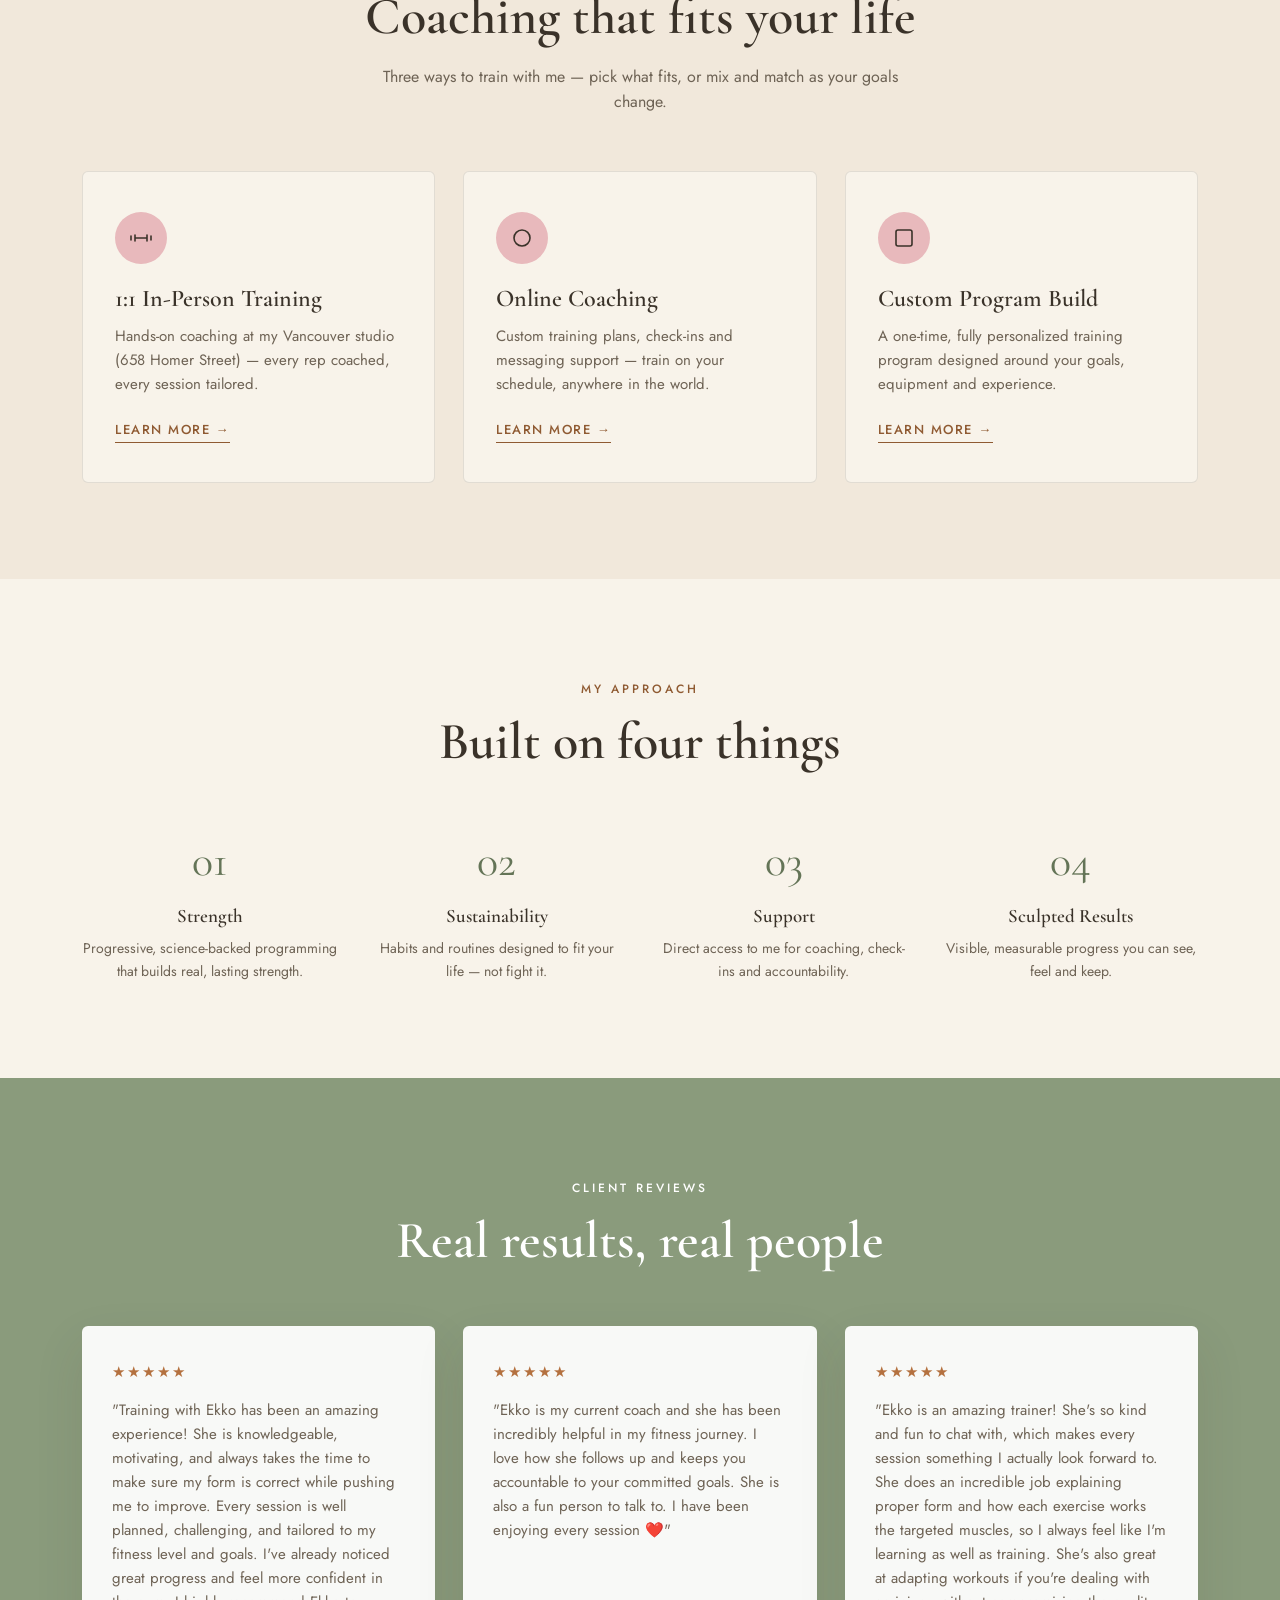
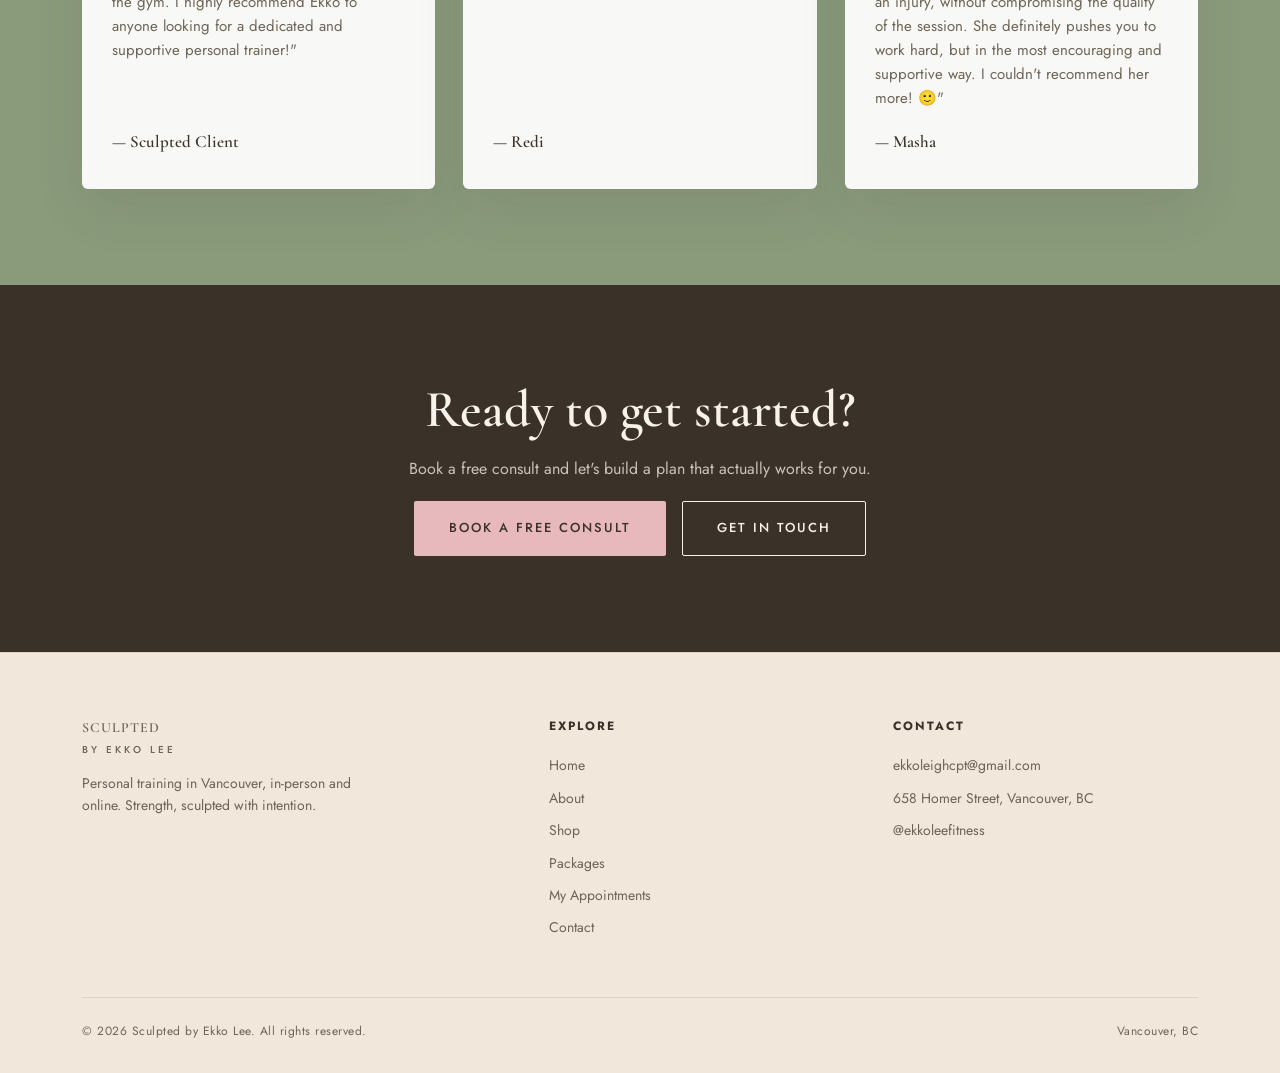
==== commit b7e03dfe: "Add My Appointments page linked to Square booking Co-Authored-By: Claude Sonnet 5 <noreply@anthropic" ====
--- a/index.html
+++ b/index.html
@@ -24,6 +24,7 @@
       <a href="index.html#about">About</a>
       <a href="shop.html">Shop</a>
       <a href="packages.html">Packages</a>
+      <a href="appointments.html">My Appointments</a>
       <a href="contact.html">Contact</a>
       <a href="shop.html#consult" class="btn btn-primary nav-cta">Book a Consult</a>
     </nav>
@@ -215,6 +216,7 @@
         <a href="index.html#about">About</a>
         <a href="shop.html">Shop</a>
         <a href="packages.html">Packages</a>
+        <a href="appointments.html">My Appointments</a>
         <a href="contact.html">Contact</a>
       </div>
       <div>
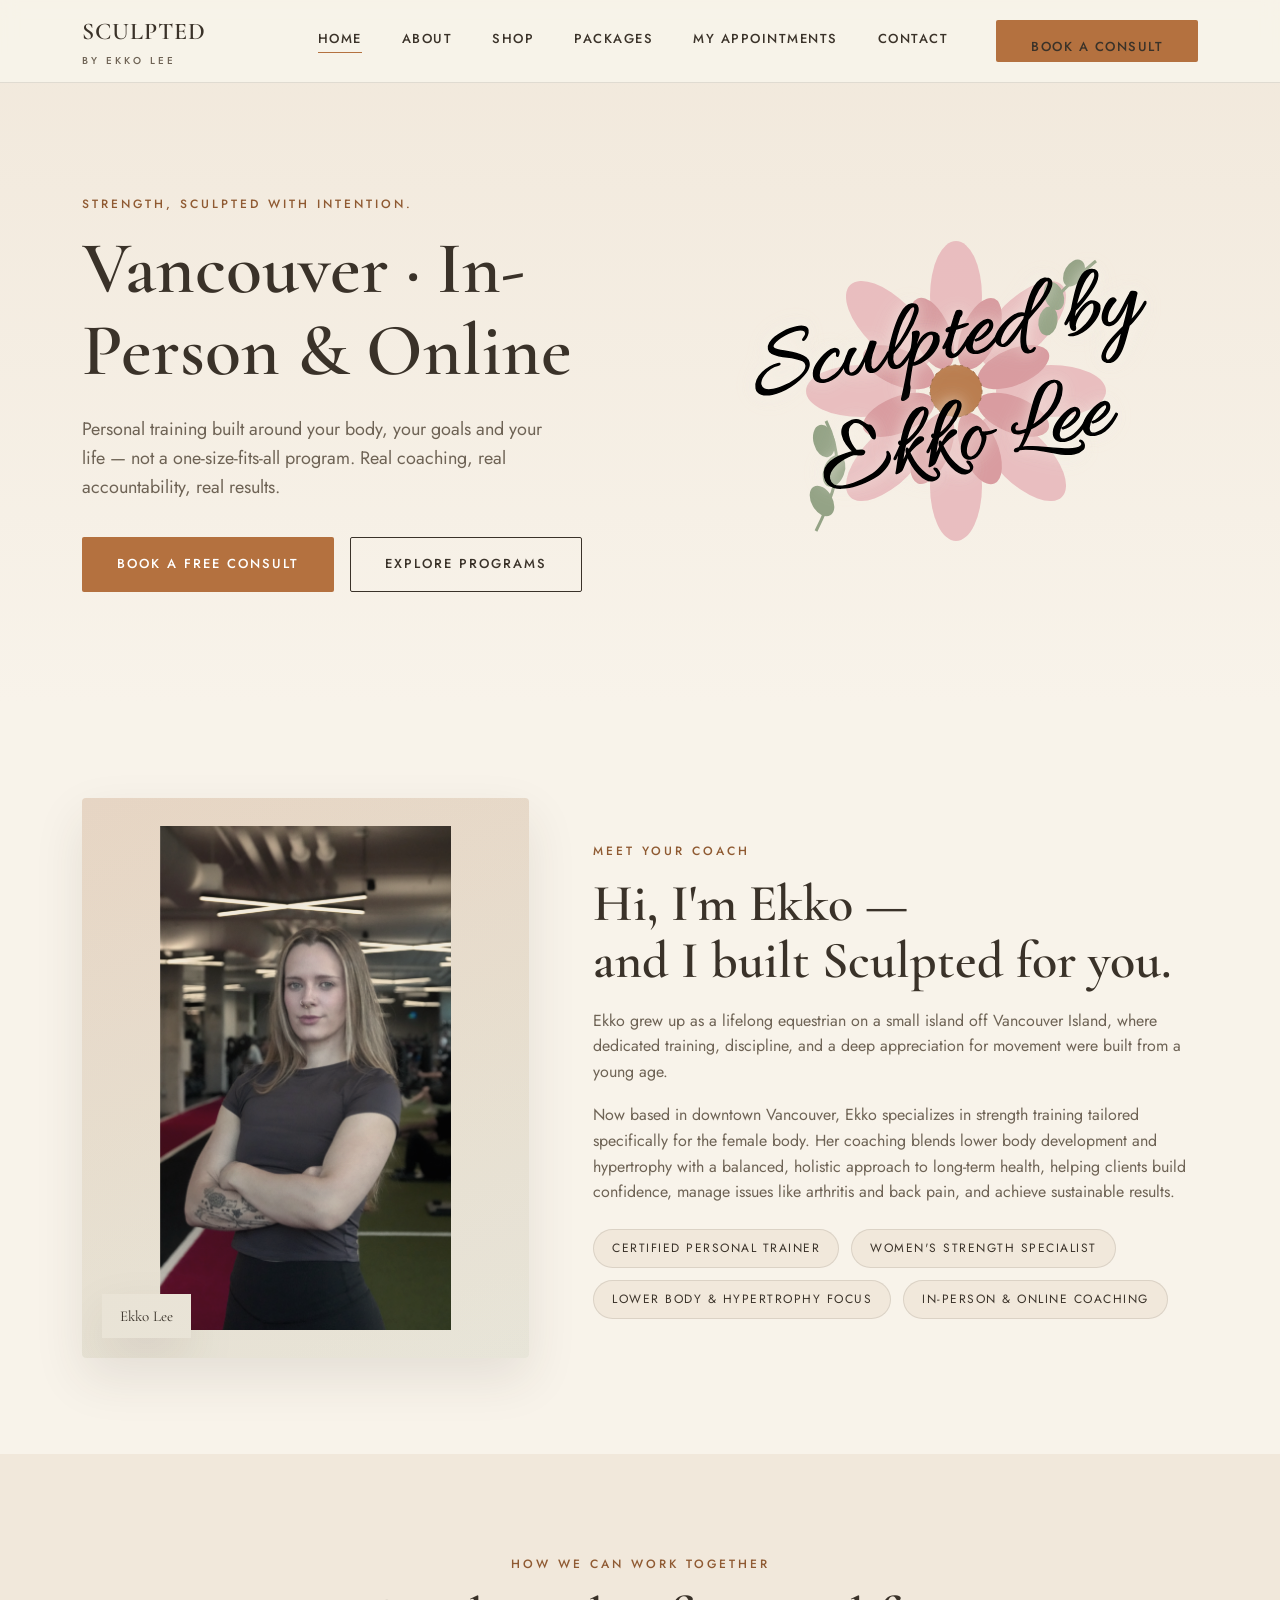
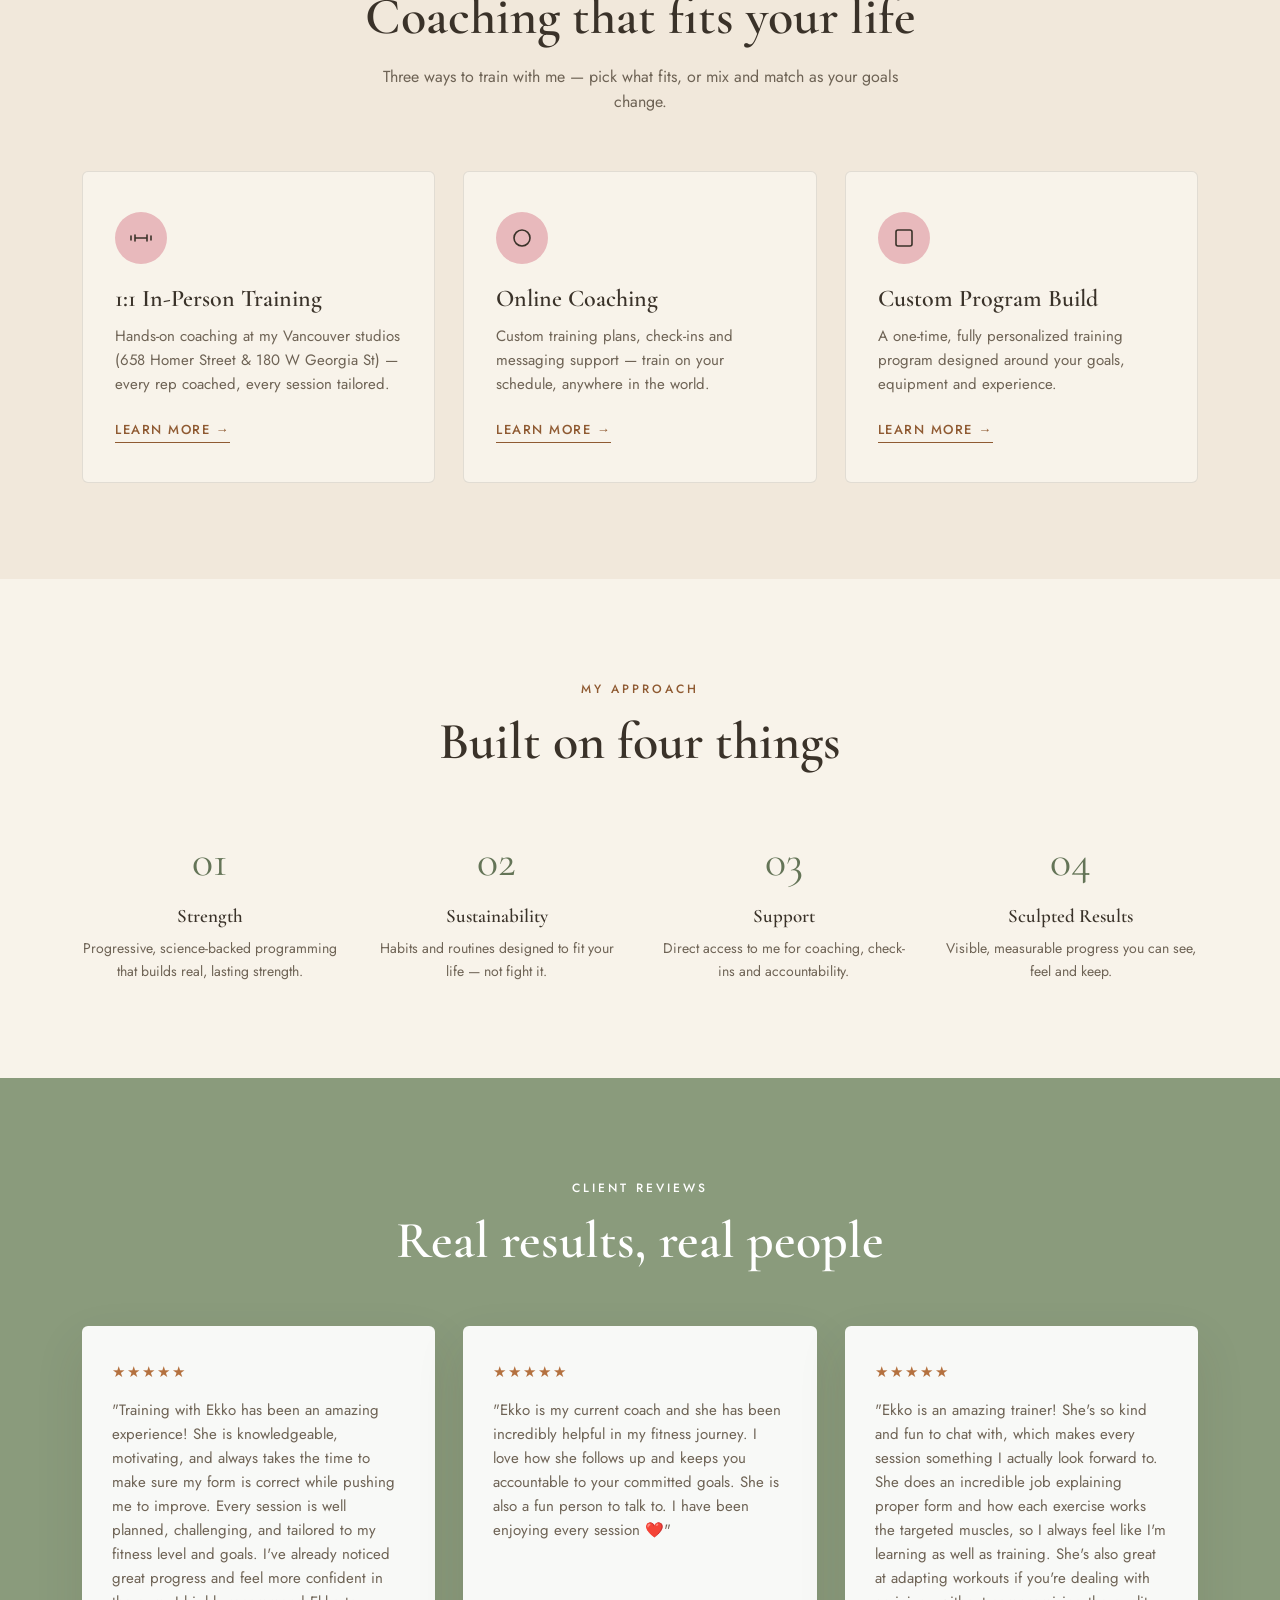
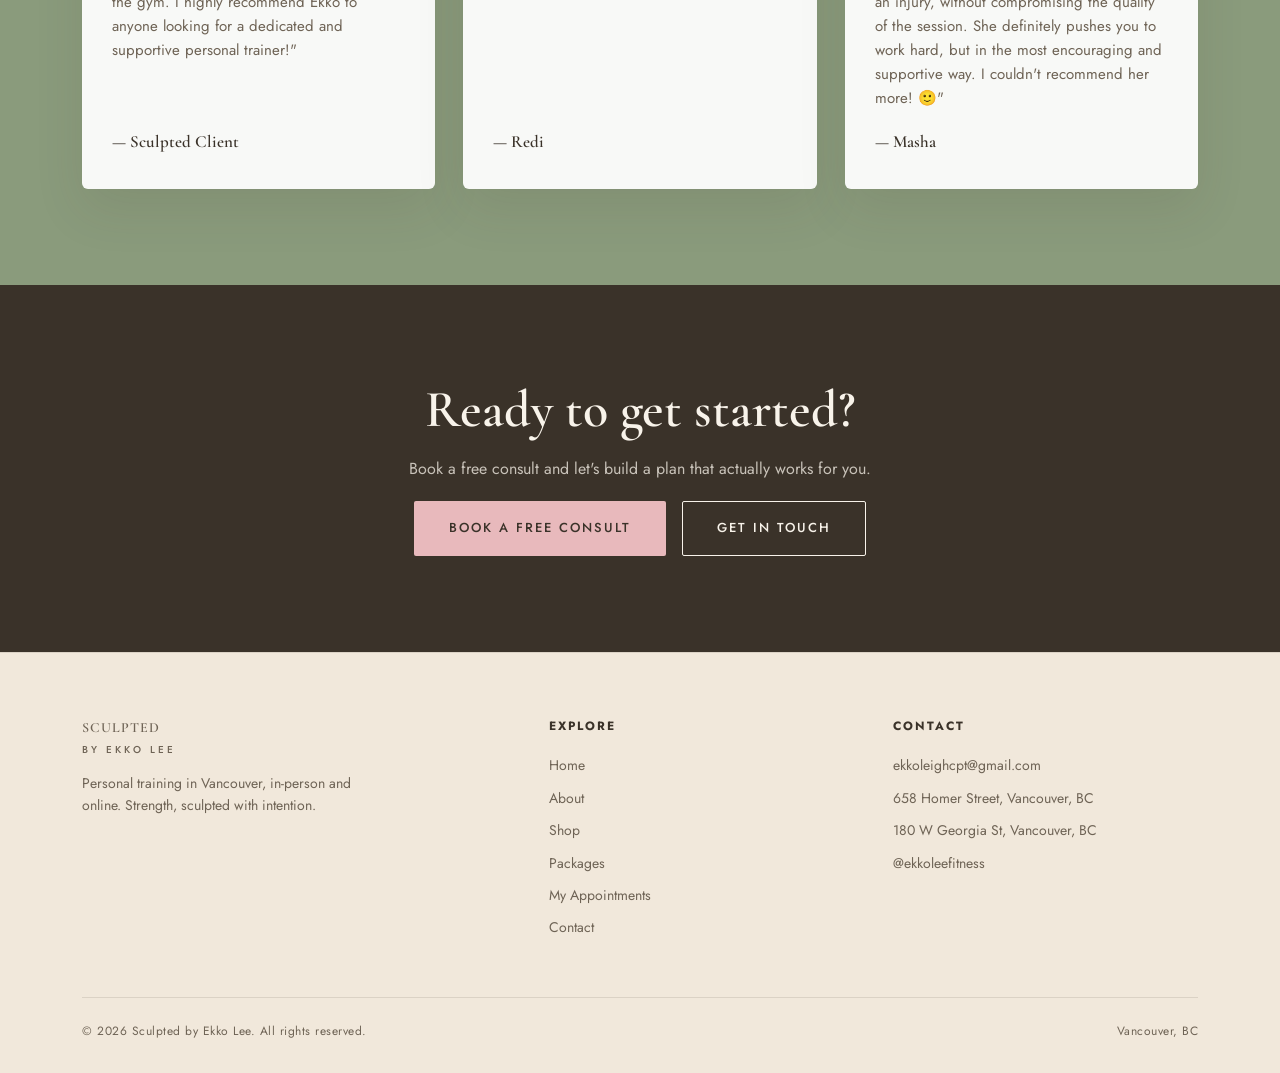
==== commit 0377745b: "Add second studio location: 180 W Georgia St Co-Authored-By: Claude Sonnet 5 <noreply@anthropic.com>" ====
--- a/index.html
+++ b/index.html
@@ -5,7 +5,7 @@
 <meta name="viewport" content="width=device-width, initial-scale=1.0"/>
 <title>Sculpted by Ekko Lee | Personal Training in Vancouver</title>
 <meta name="description" content="Sculpted by Ekko Lee — personal training in Vancouver. 1:1 coaching, online programs and custom plans built around real, sustainable strength."/>
-<meta name="keywords" content="personal trainer Vancouver, Sculpted by Ekko Lee, online personal training, women's strength coaching, body recomposition, 658 Homer Street"/>
+<meta name="keywords" content="personal trainer Vancouver, Sculpted by Ekko Lee, online personal training, women's strength coaching, body recomposition, 658 Homer Street, 180 W Georgia St"/>
 <meta property="og:title" content="Sculpted by Ekko Lee | Personal Training"/>
 <meta property="og:description" content="Personalized strength coaching, in-person and online. Book your free consult today."/>
 <meta property="og:type" content="website"/>
@@ -124,7 +124,7 @@
           <svg width="24" height="24" viewBox="0 0 24 24" fill="none"><path d="M6 9v6M18 9v6M2 10v4M22 10v4M6 12h12" stroke="#3A3229" stroke-width="1.6" stroke-linecap="round" stroke-linejoin="round"/></svg>
         </div>
         <h3>1:1 In-Person Training</h3>
-        <p>Hands-on coaching at my Vancouver studio (658 Homer Street) — every rep coached, every session tailored.</p>
+        <p>Hands-on coaching at my Vancouver studios (658 Homer Street &amp; 180 W Georgia St) — every rep coached, every session tailored.</p>
         <a href="shop.html#in-person">Learn more →</a>
       </div>
       <div class="service-card">
@@ -223,6 +223,7 @@
         <h5>Contact</h5>
         <a href="mailto:ekkoleighcpt@gmail.com">ekkoleighcpt@gmail.com</a>
         <a href="contact.html">658 Homer Street, Vancouver, BC</a>
+        <a href="contact.html">180 W Georgia St, Vancouver, BC</a>
         <!-- TODO: swap in real Instagram handle -->
         <a href="https://www.instagram.com/ekkoleefitness/" target="_blank" rel="noopener">@ekkoleefitness</a>
       </div>
--- a/styles.css
+++ b/styles.css
@@ -333,7 +333,8 @@
 .contact-info h4{font-size:13px;letter-spacing:2px;text-transform:uppercase;margin-bottom:10px;color:var(--clay-dark);}
 .contact-info p, .contact-info a{color:var(--ink-light);font-size:15px;margin-bottom:6px;display:block;}
 .info-block{margin-bottom:32px;}
-.map-frame{border-radius:6px;overflow:hidden;border:1px solid var(--line);box-shadow:var(--shadow);}
+.map-frame{border-radius:6px;overflow:hidden;border:1px solid var(--line);box-shadow:var(--shadow);margin-bottom:20px;}
+.map-frame:last-child{margin-bottom:0;}
 .map-frame iframe{width:100%;height:320px;border:0;display:block;filter:sepia(12%) saturate(85%);}
 
 @media (max-width:900px){.contact-grid{grid-template-columns:1fr;} .two-col{grid-template-columns:1fr;}}
